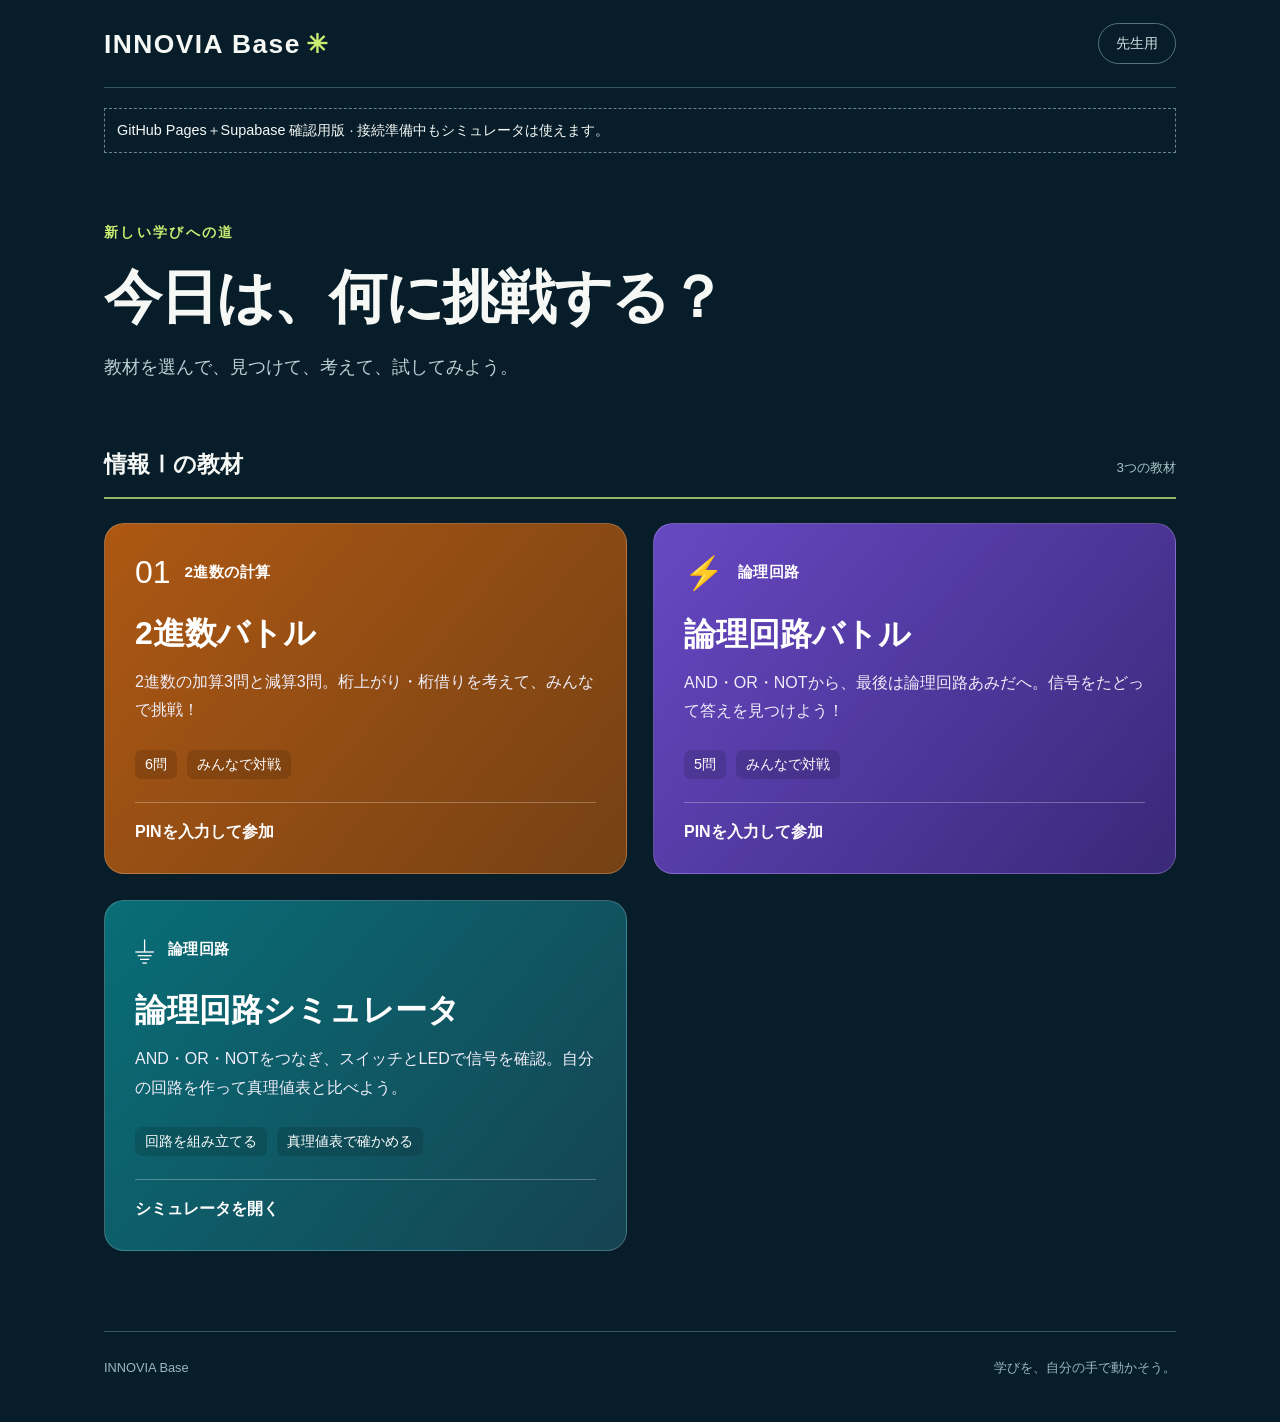
==== index.html @ d2015059 "Publish verified INNOVIA classroom frontend" ====
<!doctype html><html lang="ja"><head><meta charset="utf-8"><meta name="viewport" content="width=device-width,initial-scale=1"><title>教材一覧｜INNOVIA Base 確認用</title><link rel="icon" href="favicon.svg"><link rel="stylesheet" href="assets/site.css"></head><body><main class="shell"><header class="topbar"><a class="brand" href="">INNOVIA Base<span class="brand-mark">✳</span></a><a class="teacher-link" href="teacher/">先生用</a></header><p class="trial-note">GitHub Pages＋Supabase 確認用版 · 接続準備中もシミュレータは使えます。</p><section class="catalog-intro"><span class="eyebrow">新しい学びへの道</span><h1>今日は、何に挑戦する？</h1><p>教材を選んで、見つけて、考えて、試してみよう。</p></section><section class="catalog" aria-label="教材一覧"><div class="section-head"><h2>情報Ⅰの教材</h2><span id="material-count">3つの教材</span></div><div class="learning-grid"><a class="learning-tile tile-binary" href="battle/?course=binary"><div class="tile-head"><span class="tile-icon" aria-hidden="true">01</span><span class="tile-category">2進数の計算</span></div><h3>2進数バトル</h3><p>2進数の加算3問と減算3問。桁上がり・桁借りを考えて、みんなで挑戦！</p><div class="tile-meta"><span>6問</span><span>みんなで対戦</span></div><span class="tile-action">PINを入力して参加</span></a><a class="learning-tile tile-battle" href="battle/?course=logic"><div class="tile-head"><span class="tile-icon" aria-hidden="true">⚡</span><span class="tile-category">論理回路</span></div><h3>論理回路バトル</h3><p>AND・OR・NOTから、最後は論理回路あみだへ。信号をたどって答えを見つけよう！</p><div class="tile-meta"><span>5問</span><span>みんなで対戦</span></div><span class="tile-action">PINを入力して参加</span></a><a class="learning-tile tile-simulator" href="logic-circuit/"><div class="tile-head"><span class="tile-icon" aria-hidden="true">⏚</span><span class="tile-category">論理回路</span></div><h3>論理回路シミュレータ</h3><p>AND・OR・NOTをつなぎ、スイッチとLEDで信号を確認。自分の回路を作って真理値表と比べよう。</p><div class="tile-meta"><span>回路を組み立てる</span><span>真理値表で確かめる</span></div><span class="tile-action">シミュレータを開く</span></a><a id="network-tile" hidden class="learning-tile tile-network" href="network/"><div class="tile-head"><span class="tile-icon" aria-hidden="true">🌐</span><span class="tile-category">ネットワーク</span></div><h3>ネットにつながらない！<br/>原因を探せ</h3><p>相談の手がかりを読み、どこで通信が止まっているか推理しよう。</p><div class="tile-meta"><span>3問</span><span>ひとりで考える</span></div><span class="tile-action">教材を開く</span></a></div></section><footer>INNOVIA Base <span>学びを、自分の手で動かそう。</span></footer></main><script src="config.js"></script><script src="assets/client.js"></script><script src="assets/home.js"></script></body></html>
---- assets/site.css ----
:root{--background:#071d29;--foreground:#f5f8f5;--card:#113341;--card-foreground:#f5f8f5;--popover:#113341;--popover-foreground:#f5f8f5;--primary:#c9ec71;--primary-foreground:#071d29;--secondary:#173946;--secondary-foreground:#f5f8f5;--muted:#173946;--muted-foreground:#bad0d3;--accent:#1c4853;--accent-foreground:#f5f8f5;--destructive:#ff7474;--border:#476473;--input:#476473;--ring:#c9ec71;--radius:.7rem}

*{box-sizing:border-box}html{font-size:16px}body{margin:0;background:#071d29;color:#f5f8f5;font-family:var(--font-sans)}a{color:inherit;text-decoration:none}button,input{font:inherit}button{cursor:pointer}.shell{min-height:100vh;max-width:1200px;margin:auto;padding:0 clamp(20px,5vw,72px)}.topbar{height:88px;display:flex;align-items:center;justify-content:space-between;border-bottom:1px solid #355665}.brand{font-family:Arial,sans-serif;font-size:1.65rem;font-weight:900;letter-spacing:.055em}.brand-mark{color:#c9ec71;margin-left:5px}.teacher-link{font-size:.9rem;color:#d0e1e2;border:1px solid #55727d;padding:10px 17px;border-radius:100px}.teacher-link:hover,.teacher-link:focus-visible{border-color:#c9ec71;color:#c9ec71}.intro{padding:clamp(48px,7vw,92px) 0 54px;border-bottom:1px solid #355665}.eyebrow{font-size:.85rem;letter-spacing:.17em;color:#c9ec71;font-weight:700}.intro h1{font-size:clamp(2.75rem,7vw,5.75rem);letter-spacing:-.055em;line-height:1.19;margin:20px 0;font-weight:800}.intro em{color:#c9ec71;font-style:normal}.intro p{color:#c5d7d9;font-size:1.05rem;line-height:1.7}.catalog{padding:43px 0 80px}.section-head{display:flex;align-items:baseline;justify-content:space-between;margin-bottom:24px}.section-head h2{font-size:1.45rem;margin:0}.section-head span{color:#a8c2c7;font-size:.84rem}.lesson-card{display:grid;grid-template-columns:minmax(260px,.9fr) 1fr;overflow:hidden;border:1px solid #52707b;border-radius:20px;background:#113341;transition:transform .2s,border-color .2s}.lesson-card:hover,.lesson-card:focus-visible{transform:translateY(-3px);border-color:#c9ec71}.card-art{position:relative;min-height:310px;background:radial-gradient(circle at 35% 40%,#296a78,#0d3847 60%,#0a2b38);display:flex;align-items:center;justify-content:space-around;padding:20px;color:#d6f98a}.card-art svg{position:absolute;inset:0;width:100%;height:100%;opacity:.8}.node{position:relative;z-index:1;background:#092632;border:1px solid #b9df77;color:#eff8ce;border-radius:14px;padding:14px 10px;text-align:center;min-width:72px;font-weight:700;font-size:.85rem;box-shadow:0 0 34px #c9ec7130}.n2{transform:translateY(-45px)}.n3{transform:translateY(25px)}.card-copy{padding:clamp(25px,4vw,52px);display:flex;flex-direction:column;align-items:flex-start;justify-content:center}.tag{color:#c9ec71;font-size:.83rem;font-weight:700}.card-copy h3{font-size:clamp(1.45rem,3vw,2.25rem);line-height:1.4;margin:15px 0}.card-copy p{color:#c6d6d9;line-height:1.7;margin:0 0 28px}.card-action{background:#c9ec71;color:#082330;font-size:.95rem;font-weight:800;border-radius:8px;padding:13px 20px}.empty-card{border:1px solid #52707b;border-radius:18px;padding:42px;background:#113341;color:#c6d6d9}footer{border-top:1px solid #355665;display:flex;justify-content:space-between;padding:28px 0 45px;font-size:.8rem;color:#98b8bd}footer span{font-size:.8rem}.inner{max-width:860px;margin:0 auto;padding:46px 0 90px}.back{display:inline-block;color:#c9ec71;margin-bottom:30px}.inner h1{font-size:clamp(2rem,5vw,3.3rem);line-height:1.35;margin:8px 0 12px}.lead{color:#c8d9dc;line-height:1.8}.panel{margin-top:30px;background:#113341;border:1px solid #52707b;border-radius:18px;padding:clamp(20px,4vw,36px)}.button{background:#c9ec71;border:0;color:#092631;padding:12px 20px;border-radius:9px;font-weight:800}.button:disabled{opacity:.5;cursor:not-allowed}.ghost{border:1px solid #708b95;background:transparent;color:#f5f8f5;padding:11px 18px;border-radius:9px}.choice{display:block;width:100%;border:1px solid #66838e;border-radius:10px;background:#173b49;color:#f7faf5;padding:14px 17px;margin:10px 0;text-align:left;line-height:1.55}.choice:hover:not(:disabled),.choice:focus-visible{border-color:#c9ec71}.choice:disabled{cursor:default}.choice.correct{border-color:#c9ec71;background:#284944}.choice.wrong{border-color:#ff9b89;background:#593b3a}.feedback{padding:16px;margin:18px 0;border-left:3px solid #c9ec71;background:#203d46;line-height:1.75}.input-label{display:block;font-weight:700;margin:18px 0 9px}.input{width:100%;max-width:400px;background:#082632;border:1px solid #69848e;border-radius:9px;color:white;padding:13px 15px}.error{color:#ffb9a8}.small-note{color:#b7ced1;font-size:.9rem;line-height:1.7}.row{display:flex;align-items:center;justify-content:space-between;gap:20px;border-bottom:1px solid #3e606c;padding:16px 0}.row:last-child{border-bottom:0}.row strong{display:block}.row small{color:#bdd0d4}.status{color:#c9ec71;font-size:.85rem}.question-index{color:#c9ec71;font-weight:700;font-size:.85rem}.result-score{font-size:3rem;font-weight:800;color:#c9ec71;margin:10px 0}.actions{display:flex;gap:12px;flex-wrap:wrap;margin-top:25px}@media(max-width:680px){.topbar{height:72px}.intro{padding:50px 0 43px}.lesson-card{grid-template-columns:1fr}.card-art{min-height:200px}.card-copy{padding:28px}.catalog{padding-top:32px}.inner{padding-top:32px}.row{align-items:flex-start;flex-direction:column}.teacher-link{font-size:.83rem}}
.regional-map-plan{border-color:#6e8c58;background:linear-gradient(145deg,#123b42,#113341)}.plan-heading h2{font-size:clamp(1.5rem,3vw,2.15rem);margin:12px 0}.plan-heading{padding-bottom:10px}.plan-grid{display:grid;grid-template-columns:repeat(2,minmax(0,1fr));gap:18px;margin-top:22px}.plan-grid>div,.plan-block{border-top:1px solid #456a6d;padding-top:18px}.regional-map-plan h3{font-size:1rem;color:#c9ec71;margin:0 0 8px}.regional-map-plan p{color:#c8d9dc;line-height:1.75;margin:0}.plan-steps{list-style:none;padding:0;margin:4px 0 0;display:grid;gap:13px}.plan-steps li{display:grid;grid-template-columns:10rem 1fr;gap:12px;padding:12px 14px;border-radius:10px;background:#0d2c37}.plan-steps strong{color:#f5f8f5}.plan-steps span{color:#c8d9dc;line-height:1.65}.plan-block{margin-top:22px}@media(max-width:680px){.plan-grid{grid-template-columns:1fr}.plan-steps li{grid-template-columns:1fr;gap:4px}}

.catalog-intro{padding:56px 0 28px}.catalog-intro h1{font-size:clamp(2rem,4.5vw,3.7rem);letter-spacing:-.035em;line-height:1.3;margin:18px 0}.catalog-intro p{color:#bad0d3;font-size:1.1rem;line-height:1.7}.learning-grid{display:grid;grid-template-columns:repeat(2,minmax(0,1fr));gap:26px}.learning-tile{display:flex;flex-direction:column;padding:30px;border-radius:20px;min-height:335px;border:1px solid #ffffff30;transition:transform .18s,box-shadow .18s;color:white}.learning-tile:hover{transform:translateY(-4px);box-shadow:0 16px 40px #0003}.learning-tile:focus-visible{outline:3px solid #dcff7d;outline-offset:5px}.tile-battle{background:linear-gradient(130deg,#6748c3,#3a2878)}.tile-network{background:linear-gradient(130deg,#117985,#135068)}.tile-head{display:flex;align-items:center;gap:14px}.tile-icon{font-size:2rem}.tile-category{font-size:.95rem;letter-spacing:.03em;font-weight:700}.learning-tile h3{font-size:clamp(1.55rem,2.5vw,2rem);line-height:1.4;margin:20px 0 12px}.learning-tile p{font-size:1rem;line-height:1.8;color:#f0edf9;margin:0 0 24px}.tile-meta{display:flex;gap:10px;flex-wrap:wrap;margin-top:auto}.tile-meta span{font-size:.9rem;padding:5px 10px;border-radius:7px;background:#0002}.tile-action{margin-top:23px;font-weight:800;font-size:1rem;border-top:1px solid #ffffff45;padding-top:19px}.catalog{padding-top:20px}.section-head{border-bottom:2px solid #91b763;padding-bottom:17px}@media(max-width:680px){.learning-grid{grid-template-columns:1fr;gap:20px}.catalog-intro{padding-top:35px}.learning-tile{padding:24px;min-height:0}.brand{font-size:1.35rem}}@media(prefers-reduced-motion:reduce){.learning-tile{transition:none}.learning-tile:hover{transform:none}}

.tile-binary{background:linear-gradient(130deg,#ad5813,#754114)}

.tile-simulator{background:linear-gradient(130deg,#086e77,#164352)}

:root{--font-sans:"Hiragino Kaku Gothic ProN",Meiryo,sans-serif}[hidden]{display:none!important}.trial-note{padding:12px;border:1px dashed #69848e;margin-top:20px;font-size:.9rem}iframe{width:100%;height:calc(100vh - 70px);border:0}
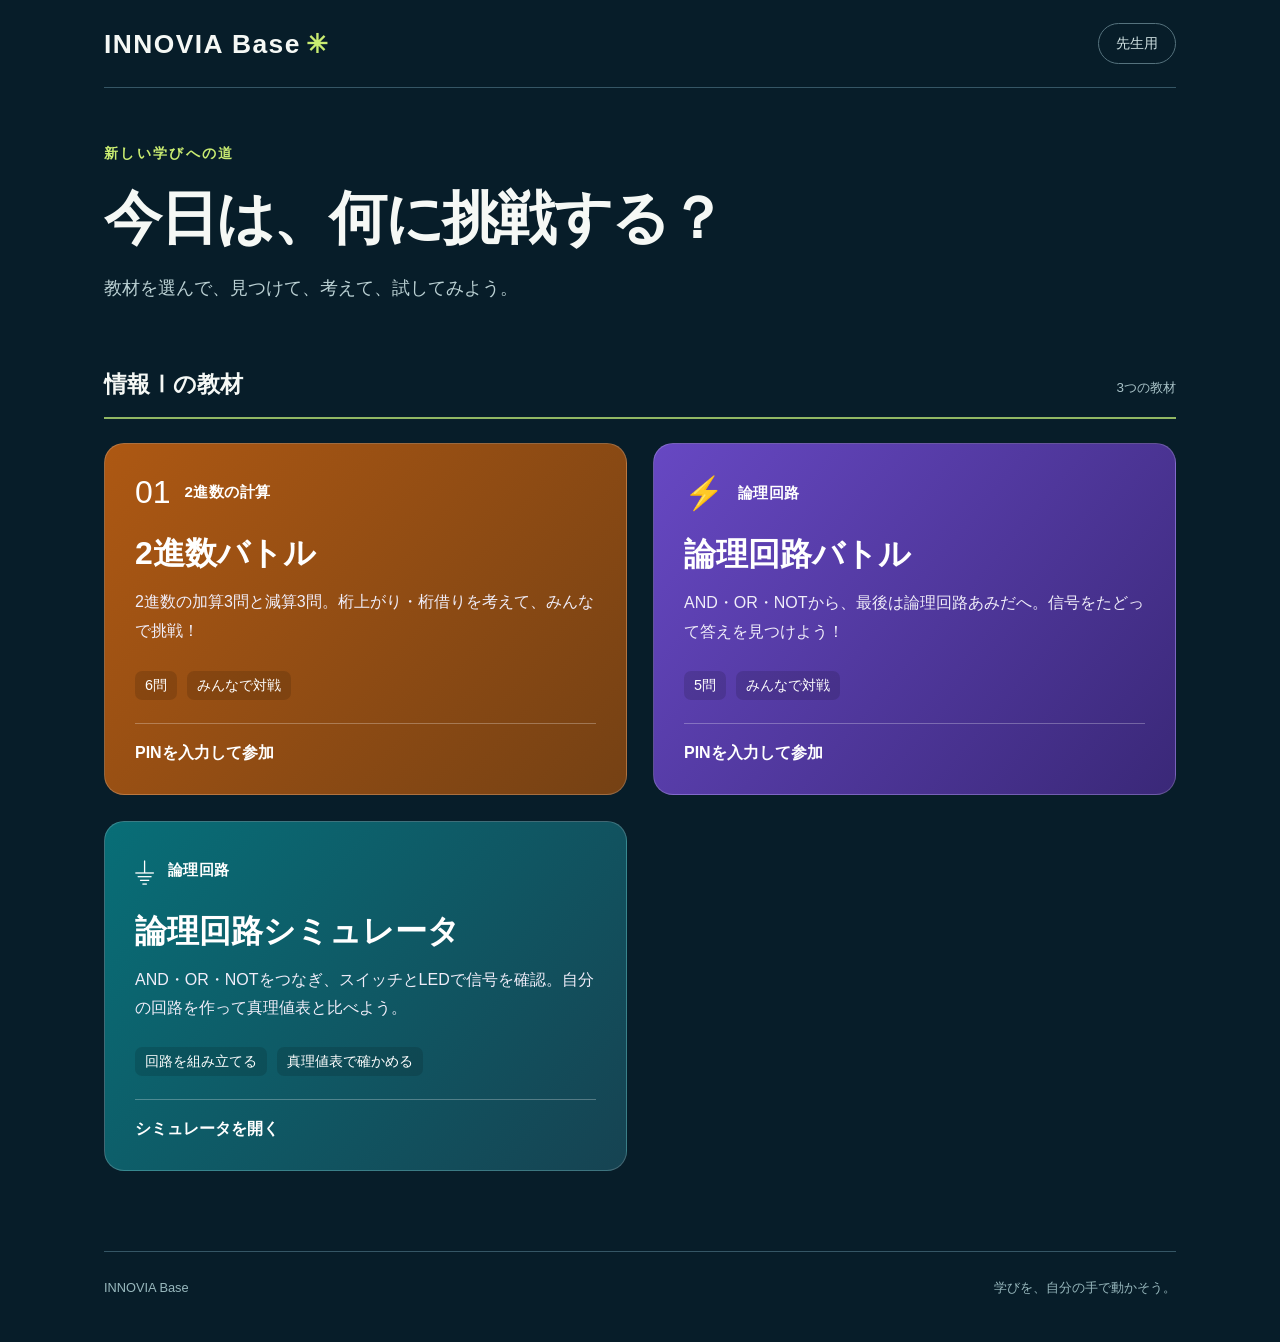
==== commit a3d43095: "Clarify classroom login and remove preparation labels" ====
--- a/index.html
+++ b/index.html
@@ -1 +1 @@
-<!doctype html><html lang="ja"><head><meta charset="utf-8"><meta name="viewport" content="width=device-width,initial-scale=1"><title>教材一覧｜INNOVIA Base 確認用</title><link rel="icon" href="favicon.svg"><link rel="stylesheet" href="assets/site.css"></head><body><main class="shell"><header class="topbar"><a class="brand" href="">INNOVIA Base<span class="brand-mark">✳</span></a><a class="teacher-link" href="teacher/">先生用</a></header><p class="trial-note">GitHub Pages＋Supabase 確認用版 · 接続準備中もシミュレータは使えます。</p><section class="catalog-intro"><span class="eyebrow">新しい学びへの道</span><h1>今日は、何に挑戦する？</h1><p>教材を選んで、見つけて、考えて、試してみよう。</p></section><section class="catalog" aria-label="教材一覧"><div class="section-head"><h2>情報Ⅰの教材</h2><span id="material-count">3つの教材</span></div><div class="learning-grid"><a class="learning-tile tile-binary" href="battle/?course=binary"><div class="tile-head"><span class="tile-icon" aria-hidden="true">01</span><span class="tile-category">2進数の計算</span></div><h3>2進数バトル</h3><p>2進数の加算3問と減算3問。桁上がり・桁借りを考えて、みんなで挑戦！</p><div class="tile-meta"><span>6問</span><span>みんなで対戦</span></div><span class="tile-action">PINを入力して参加</span></a><a class="learning-tile tile-battle" href="battle/?course=logic"><div class="tile-head"><span class="tile-icon" aria-hidden="true">⚡</span><span class="tile-category">論理回路</span></div><h3>論理回路バトル</h3><p>AND・OR・NOTから、最後は論理回路あみだへ。信号をたどって答えを見つけよう！</p><div class="tile-meta"><span>5問</span><span>みんなで対戦</span></div><span class="tile-action">PINを入力して参加</span></a><a class="learning-tile tile-simulator" href="logic-circuit/"><div class="tile-head"><span class="tile-icon" aria-hidden="true">⏚</span><span class="tile-category">論理回路</span></div><h3>論理回路シミュレータ</h3><p>AND・OR・NOTをつなぎ、スイッチとLEDで信号を確認。自分の回路を作って真理値表と比べよう。</p><div class="tile-meta"><span>回路を組み立てる</span><span>真理値表で確かめる</span></div><span class="tile-action">シミュレータを開く</span></a><a id="network-tile" hidden class="learning-tile tile-network" href="network/"><div class="tile-head"><span class="tile-icon" aria-hidden="true">🌐</span><span class="tile-category">ネットワーク</span></div><h3>ネットにつながらない！<br/>原因を探せ</h3><p>相談の手がかりを読み、どこで通信が止まっているか推理しよう。</p><div class="tile-meta"><span>3問</span><span>ひとりで考える</span></div><span class="tile-action">教材を開く</span></a></div></section><footer>INNOVIA Base <span>学びを、自分の手で動かそう。</span></footer></main><script src="config.js"></script><script src="assets/client.js"></script><script src="assets/home.js"></script></body></html>+<!doctype html><html lang="ja"><head><meta charset="utf-8"><meta name="viewport" content="width=device-width,initial-scale=1"><title>教材一覧｜INNOVIA Base</title><link rel="icon" href="favicon.svg"><link rel="stylesheet" href="assets/site.css"></head><body><main class="shell"><header class="topbar"><a class="brand" href="">INNOVIA Base<span class="brand-mark">✳</span></a><a class="teacher-link" href="teacher/">先生用</a></header><section class="catalog-intro"><span class="eyebrow">新しい学びへの道</span><h1>今日は、何に挑戦する？</h1><p>教材を選んで、見つけて、考えて、試してみよう。</p></section><section class="catalog" aria-label="教材一覧"><div class="section-head"><h2>情報Ⅰの教材</h2><span id="material-count">3つの教材</span></div><div class="learning-grid"><a class="learning-tile tile-binary" href="battle/?course=binary"><div class="tile-head"><span class="tile-icon" aria-hidden="true">01</span><span class="tile-category">2進数の計算</span></div><h3>2進数バトル</h3><p>2進数の加算3問と減算3問。桁上がり・桁借りを考えて、みんなで挑戦！</p><div class="tile-meta"><span>6問</span><span>みんなで対戦</span></div><span class="tile-action">PINを入力して参加</span></a><a class="learning-tile tile-battle" href="battle/?course=logic"><div class="tile-head"><span class="tile-icon" aria-hidden="true">⚡</span><span class="tile-category">論理回路</span></div><h3>論理回路バトル</h3><p>AND・OR・NOTから、最後は論理回路あみだへ。信号をたどって答えを見つけよう！</p><div class="tile-meta"><span>5問</span><span>みんなで対戦</span></div><span class="tile-action">PINを入力して参加</span></a><a class="learning-tile tile-simulator" href="logic-circuit/"><div class="tile-head"><span class="tile-icon" aria-hidden="true">⏚</span><span class="tile-category">論理回路</span></div><h3>論理回路シミュレータ</h3><p>AND・OR・NOTをつなぎ、スイッチとLEDで信号を確認。自分の回路を作って真理値表と比べよう。</p><div class="tile-meta"><span>回路を組み立てる</span><span>真理値表で確かめる</span></div><span class="tile-action">シミュレータを開く</span></a><a id="network-tile" hidden class="learning-tile tile-network" href="network/"><div class="tile-head"><span class="tile-icon" aria-hidden="true">🌐</span><span class="tile-category">ネットワーク</span></div><h3>ネットにつながらない！<br/>原因を探せ</h3><p>相談の手がかりを読み、どこで通信が止まっているか推理しよう。</p><div class="tile-meta"><span>3問</span><span>ひとりで考える</span></div><span class="tile-action">教材を開く</span></a></div></section><footer>INNOVIA Base <span>学びを、自分の手で動かそう。</span></footer></main><script src="config.js"></script><script src="assets/client.js"></script><script src="assets/home.js"></script></body></html>
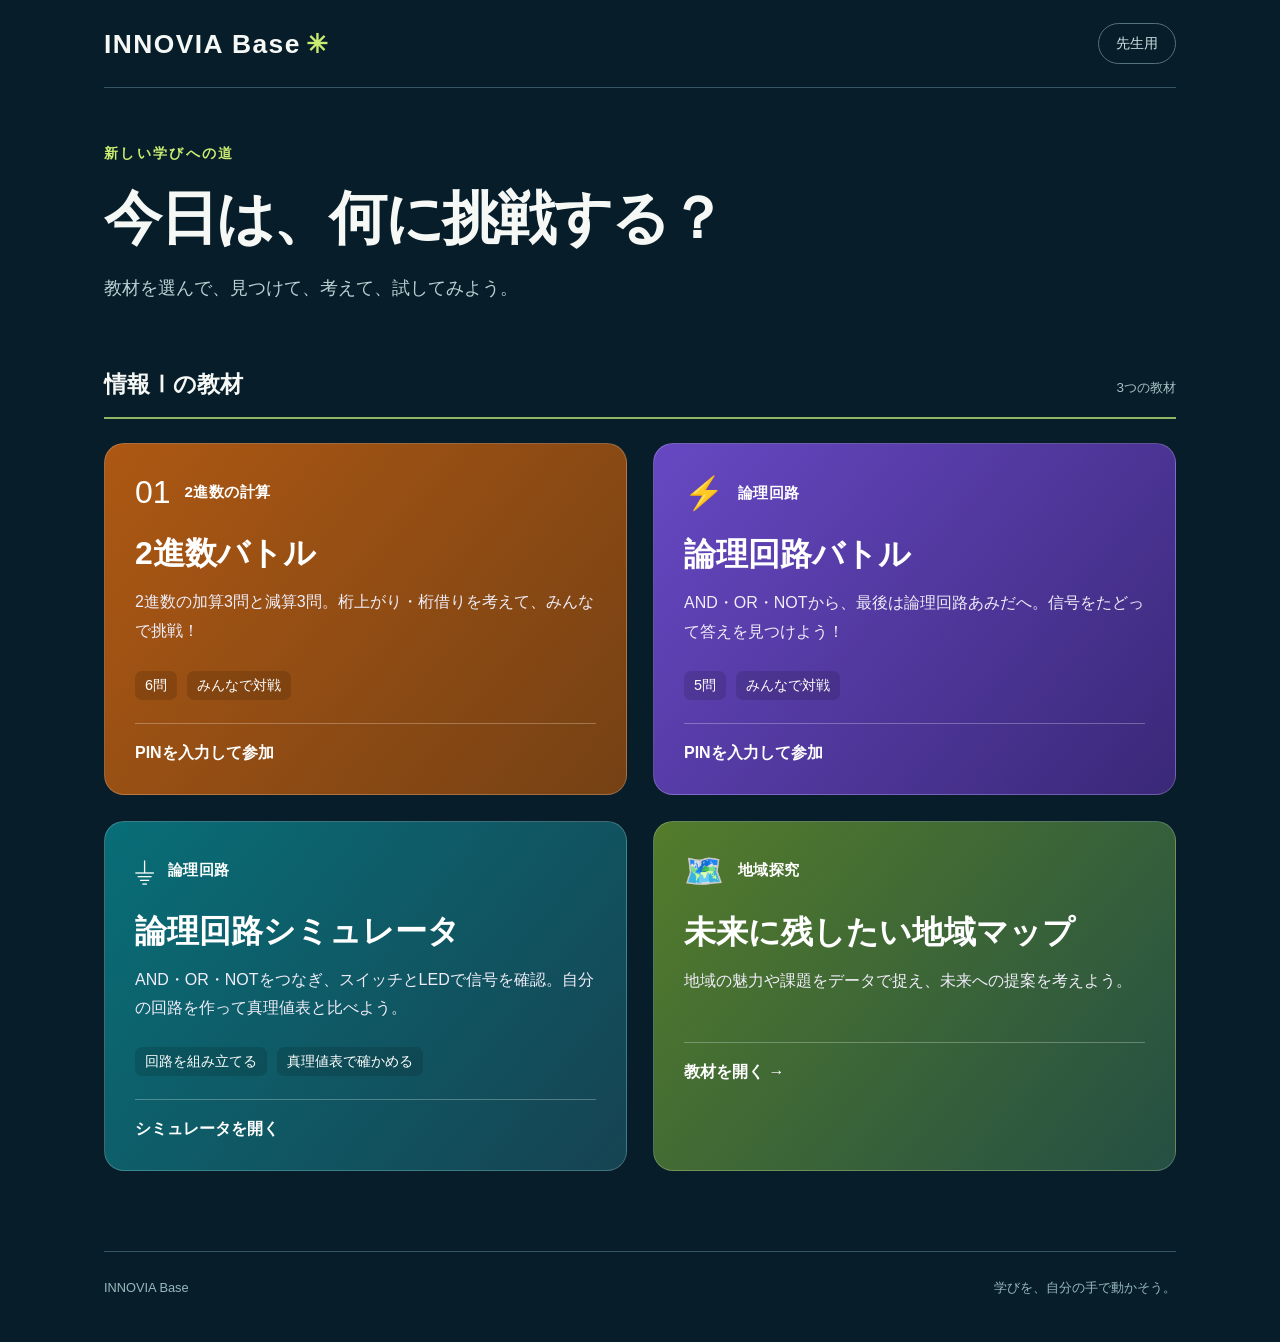
==== commit b95e6884: "Add separate catalogue settings and teacher prototype workflow" ====
--- a/index.html
+++ b/index.html
@@ -1 +1 @@
-<!doctype html><html lang="ja"><head><meta charset="utf-8"><meta name="viewport" content="width=device-width,initial-scale=1"><title>教材一覧｜INNOVIA Base</title><link rel="icon" href="favicon.svg"><link rel="stylesheet" href="assets/site.css"></head><body><main class="shell"><header class="topbar"><a class="brand" href="">INNOVIA Base<span class="brand-mark">✳</span></a><a class="teacher-link" href="teacher/">先生用</a></header><section class="catalog-intro"><span class="eyebrow">新しい学びへの道</span><h1>今日は、何に挑戦する？</h1><p>教材を選んで、見つけて、考えて、試してみよう。</p></section><section class="catalog" aria-label="教材一覧"><div class="section-head"><h2>情報Ⅰの教材</h2><span id="material-count">3つの教材</span></div><div class="learning-grid"><a class="learning-tile tile-binary" href="battle/?course=binary"><div class="tile-head"><span class="tile-icon" aria-hidden="true">01</span><span class="tile-category">2進数の計算</span></div><h3>2進数バトル</h3><p>2進数の加算3問と減算3問。桁上がり・桁借りを考えて、みんなで挑戦！</p><div class="tile-meta"><span>6問</span><span>みんなで対戦</span></div><span class="tile-action">PINを入力して参加</span></a><a class="learning-tile tile-battle" href="battle/?course=logic"><div class="tile-head"><span class="tile-icon" aria-hidden="true">⚡</span><span class="tile-category">論理回路</span></div><h3>論理回路バトル</h3><p>AND・OR・NOTから、最後は論理回路あみだへ。信号をたどって答えを見つけよう！</p><div class="tile-meta"><span>5問</span><span>みんなで対戦</span></div><span class="tile-action">PINを入力して参加</span></a><a class="learning-tile tile-simulator" href="logic-circuit/"><div class="tile-head"><span class="tile-icon" aria-hidden="true">⏚</span><span class="tile-category">論理回路</span></div><h3>論理回路シミュレータ</h3><p>AND・OR・NOTをつなぎ、スイッチとLEDで信号を確認。自分の回路を作って真理値表と比べよう。</p><div class="tile-meta"><span>回路を組み立てる</span><span>真理値表で確かめる</span></div><span class="tile-action">シミュレータを開く</span></a><a id="network-tile" hidden class="learning-tile tile-network" href="network/"><div class="tile-head"><span class="tile-icon" aria-hidden="true">🌐</span><span class="tile-category">ネットワーク</span></div><h3>ネットにつながらない！<br/>原因を探せ</h3><p>相談の手がかりを読み、どこで通信が止まっているか推理しよう。</p><div class="tile-meta"><span>3問</span><span>ひとりで考える</span></div><span class="tile-action">教材を開く</span></a></div></section><footer>INNOVIA Base <span>学びを、自分の手で動かそう。</span></footer></main><script src="config.js"></script><script src="assets/client.js"></script><script src="assets/home.js"></script></body></html>+<!doctype html><html lang="ja"><head><meta charset="utf-8"><meta name="viewport" content="width=device-width,initial-scale=1"><title>教材一覧｜INNOVIA Base</title><link rel="icon" href="favicon.svg"><link rel="stylesheet" href="assets/site.css"></head><body><main class="shell"><header class="topbar"><a class="brand" href="">INNOVIA Base<span class="brand-mark">✳</span></a><a class="teacher-link" href="teacher/">先生用</a></header><section class="catalog-intro"><span class="eyebrow">新しい学びへの道</span><h1>今日は、何に挑戦する？</h1><p>教材を選んで、見つけて、考えて、試してみよう。</p></section><section class="catalog" aria-label="教材一覧"><div class="section-head"><h2>情報Ⅰの教材</h2><span id="material-count">3つの教材</span></div><div class="learning-grid"><a class="learning-tile tile-binary" href="battle/?course=binary"><div class="tile-head"><span class="tile-icon" aria-hidden="true">01</span><span class="tile-category">2進数の計算</span></div><h3>2進数バトル</h3><p>2進数の加算3問と減算3問。桁上がり・桁借りを考えて、みんなで挑戦！</p><div class="tile-meta"><span>6問</span><span>みんなで対戦</span></div><span class="tile-action">PINを入力して参加</span></a><a class="learning-tile tile-battle" href="battle/?course=logic"><div class="tile-head"><span class="tile-icon" aria-hidden="true">⚡</span><span class="tile-category">論理回路</span></div><h3>論理回路バトル</h3><p>AND・OR・NOTから、最後は論理回路あみだへ。信号をたどって答えを見つけよう！</p><div class="tile-meta"><span>5問</span><span>みんなで対戦</span></div><span class="tile-action">PINを入力して参加</span></a><a class="learning-tile tile-simulator" href="logic-circuit/"><div class="tile-head"><span class="tile-icon" aria-hidden="true">⏚</span><span class="tile-category">論理回路</span></div><h3>論理回路シミュレータ</h3><p>AND・OR・NOTをつなぎ、スイッチとLEDで信号を確認。自分の回路を作って真理値表と比べよう。</p><div class="tile-meta"><span>回路を組み立てる</span><span>真理値表で確かめる</span></div><span class="tile-action">シミュレータを開く</span></a><a id="network-tile" hidden class="learning-tile tile-network" href="network/"><div class="tile-head"><span class="tile-icon" aria-hidden="true">🌐</span><span class="tile-category">ネットワーク</span></div><h3>ネットにつながらない！<br/>原因を探せ</h3><p>相談の手がかりを読み、どこで通信が止まっているか推理しよう。</p><div class="tile-meta"><span>3問</span><span>ひとりで考える</span></div><span class="tile-action">教材を開く</span></a><a class="learning-tile tile-region" href="region-map/"><div class="tile-head"><span class="tile-icon">🗺️</span><span class="tile-category">地域探究</span></div><h3>未来に残したい地域マップ</h3><p>地域の魅力や課題をデータで捉え、未来への提案を考えよう。</p><span class="tile-action">教材を開く →</span></a></div></section><footer>INNOVIA Base <span>学びを、自分の手で動かそう。</span></footer></main><script src="config.js"></script><script src="assets/client.js"></script><script src="assets/catalog-shared.js"></script><script src="assets/home.js"></script></body></html>
--- a/assets/site.css
+++ b/assets/site.css
@@ -9,4 +9,32 @@
 
 .tile-simulator{background:linear-gradient(130deg,#086e77,#164352)}
 
-:root{--font-sans:"Hiragino Kaku Gothic ProN",Meiryo,sans-serif}[hidden]{display:none!important}.trial-note{padding:12px;border:1px dashed #69848e;margin-top:20px;font-size:.9rem}iframe{width:100%;height:calc(100vh - 70px);border:0}+:root{--font-sans:"Hiragino Kaku Gothic ProN",Meiryo,sans-serif}[hidden]{display:none!important}.trial-note{padding:12px;border:1px dashed #69848e;margin-top:20px;font-size:.9rem}iframe{width:100%;height:calc(100vh - 70px);border:0}
+.password-field{display:flex;align-items:stretch;gap:8px;width:100%;max-width:400px}
+.password-field .input{flex:1;min-width:0;max-width:none}
+.password-visibility{flex:none;min-width:76px;border:1px solid #708b95;border-radius:9px;background:#173946;color:#f5f8f5;padding:10px 12px;font-weight:700}
+.password-visibility:hover{border-color:#c9ec71;color:#c9ec71}
+.password-visibility:focus-visible{outline:3px solid #c9ec71;outline-offset:3px}
+
+.catalog-order-list{list-style:none;margin:20px 0 0;padding:0;display:grid;gap:10px}
+.catalog-order-row{display:flex;align-items:center;justify-content:space-between;gap:12px;padding:14px;border:1px solid #52707b;border-radius:10px;background:#082632}
+.catalog-order-title{display:flex;align-items:center;gap:10px;min-width:0;line-height:1.55}
+.catalog-order-number{color:#c9ec71;font-weight:800;flex:none}
+.catalog-order-buttons{display:flex;gap:6px;flex:none}
+.catalog-order-buttons button{min-height:44px;padding:8px 12px;white-space:nowrap}
+.catalog-order-buttons button:disabled{opacity:.4;cursor:default}
+.catalog-order-buttons button:focus-visible{outline:3px solid #c9ec71;outline-offset:2px}
+.catalog-order-title:focus{outline:2px solid #c9ec71;outline-offset:4px}
+.catalog-order-unpublished{display:block;font-size:.8rem;color:#b7ced1;font-weight:400}
+@media(max-width:480px){.catalog-order-row{align-items:flex-start;flex-direction:column}.catalog-order-buttons{align-self:flex-end}}
+
+.portal-nav{display:flex;gap:12px;flex-wrap:wrap;margin:24px 0}.portal-nav a{display:inline-block}
+.teacher-materials{display:grid;gap:20px}.teacher-materials .panel{margin:0}.teacher-materials h2{margin-top:0}
+.tile-region{background:linear-gradient(130deg,#547c2b,#244f43)}.tile-practice{background:linear-gradient(130deg,#346cac,#233f74)}
+.prototype-notice{border:1px solid #d4bb6e;border-radius:12px;padding:18px;background:#4a3d24;margin-bottom:24px;line-height:1.7}
+.prototype-tools{display:grid;grid-template-columns:repeat(2,minmax(0,1fr));gap:20px}.prototype-entry{border:1px solid #52707b;border-radius:18px;padding:14px;background:#113341}
+.prototype-entry .learning-tile{min-height:280px}.prototype-entry .actions{margin-top:14px}.prototype-entry label{display:block;margin-top:14px;line-height:1.7}
+.prototype-form .input{max-width:none}.prototype-form textarea{min-height:90px;resize:vertical;font:inherit}.prototype-form select{font:inherit}
+.practice-question{padding:18px;border:1px solid #52707b;border-radius:12px;margin:18px 0;background:#082632}.practice-question h3{margin-top:0}
+.inline-message{min-height:1.6em;line-height:1.6}.practice-progress{color:#c9ec71;font-weight:700}
+@media(max-width:680px){.prototype-tools{grid-template-columns:1fr}.portal-nav{gap:8px}}
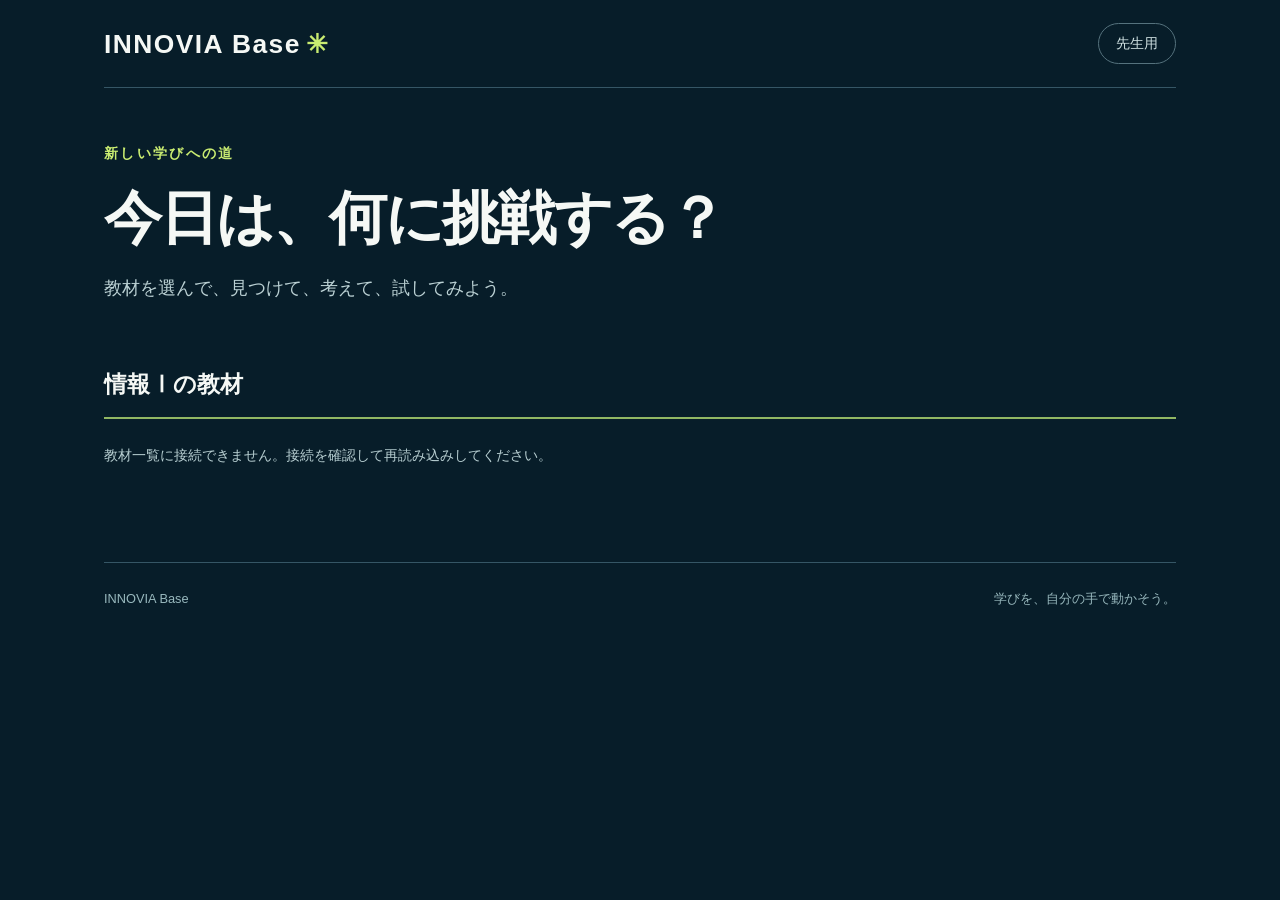
==== commit 6bc83cb6: "Prevent hidden student tiles flashing before catalog loads" ====
--- a/index.html
+++ b/index.html
@@ -1 +1 @@
-<!doctype html><html lang="ja"><head><meta charset="utf-8"><meta name="viewport" content="width=device-width,initial-scale=1"><title>教材一覧｜INNOVIA Base</title><link rel="icon" href="favicon.svg"><link rel="stylesheet" href="assets/site.css"></head><body><main class="shell"><header class="topbar"><a class="brand" href="">INNOVIA Base<span class="brand-mark">✳</span></a><a class="teacher-link" href="teacher/">先生用</a></header><section class="catalog-intro"><span class="eyebrow">新しい学びへの道</span><h1>今日は、何に挑戦する？</h1><p>教材を選んで、見つけて、考えて、試してみよう。</p></section><section class="catalog" aria-label="教材一覧"><div class="section-head"><h2>情報Ⅰの教材</h2><span id="material-count">3つの教材</span></div><div class="learning-grid"><a class="learning-tile tile-binary" href="battle/?course=binary"><div class="tile-head"><span class="tile-icon" aria-hidden="true">01</span><span class="tile-category">2進数の計算</span></div><h3>2進数バトル</h3><p>2進数の加算3問と減算3問。桁上がり・桁借りを考えて、みんなで挑戦！</p><div class="tile-meta"><span>6問</span><span>みんなで対戦</span></div><span class="tile-action">PINを入力して参加</span></a><a class="learning-tile tile-battle" href="battle/?course=logic"><div class="tile-head"><span class="tile-icon" aria-hidden="true">⚡</span><span class="tile-category">論理回路</span></div><h3>論理回路バトル</h3><p>AND・OR・NOTから、最後は論理回路あみだへ。信号をたどって答えを見つけよう！</p><div class="tile-meta"><span>5問</span><span>みんなで対戦</span></div><span class="tile-action">PINを入力して参加</span></a><a class="learning-tile tile-simulator" href="logic-circuit/"><div class="tile-head"><span class="tile-icon" aria-hidden="true">⏚</span><span class="tile-category">論理回路</span></div><h3>論理回路シミュレータ</h3><p>AND・OR・NOTをつなぎ、スイッチとLEDで信号を確認。自分の回路を作って真理値表と比べよう。</p><div class="tile-meta"><span>回路を組み立てる</span><span>真理値表で確かめる</span></div><span class="tile-action">シミュレータを開く</span></a><a id="network-tile" hidden class="learning-tile tile-network" href="network/"><div class="tile-head"><span class="tile-icon" aria-hidden="true">🌐</span><span class="tile-category">ネットワーク</span></div><h3>ネットにつながらない！<br/>原因を探せ</h3><p>相談の手がかりを読み、どこで通信が止まっているか推理しよう。</p><div class="tile-meta"><span>3問</span><span>ひとりで考える</span></div><span class="tile-action">教材を開く</span></a><a class="learning-tile tile-region" href="region-map/"><div class="tile-head"><span class="tile-icon">🗺️</span><span class="tile-category">地域探究</span></div><h3>未来に残したい地域マップ</h3><p>地域の魅力や課題をデータで捉え、未来への提案を考えよう。</p><span class="tile-action">教材を開く →</span></a></div></section><footer>INNOVIA Base <span>学びを、自分の手で動かそう。</span></footer></main><script src="config.js"></script><script src="assets/client.js"></script><script src="assets/catalog-shared.js"></script><script src="assets/home.js"></script></body></html>+<!doctype html><html lang="ja"><head><meta charset="utf-8"><meta name="viewport" content="width=device-width,initial-scale=1"><title>教材一覧｜INNOVIA Base</title><link rel="icon" href="favicon.svg"><link rel="stylesheet" href="assets/site.css"></head><body><main class="shell"><header class="topbar"><a class="brand" href="">INNOVIA Base<span class="brand-mark">✳</span></a><a class="teacher-link" href="teacher/">先生用</a></header><section class="catalog-intro"><span class="eyebrow">新しい学びへの道</span><h1>今日は、何に挑戦する？</h1><p>教材を選んで、見つけて、考えて、試してみよう。</p></section><section class="catalog" aria-label="教材一覧"><div class="section-head"><h2>情報Ⅰの教材</h2><span id="material-count"></span></div><p id="catalog-status" class="small-note" role="status">教材の公開状態を確認しています…</p><div class="learning-grid" hidden></div></section><footer>INNOVIA Base <span>学びを、自分の手で動かそう。</span></footer></main><script src="config.js"></script><script src="assets/client.js"></script><script src="assets/catalog-shared.js"></script><script src="assets/home.js"></script></body></html>
--- a/assets/site.css
+++ b/assets/site.css
@@ -1,32 +1,37 @@
-:root{--background:#071d29;--foreground:#f5f8f5;--card:#113341;--card-foreground:#f5f8f5;--popover:#113341;--popover-foreground:#f5f8f5;--primary:#c9ec71;--primary-foreground:#071d29;--secondary:#173946;--secondary-foreground:#f5f8f5;--muted:#173946;--muted-foreground:#bad0d3;--accent:#1c4853;--accent-foreground:#f5f8f5;--destructive:#ff7474;--border:#476473;--input:#476473;--ring:#c9ec71;--radius:.7rem}
-
-*{box-sizing:border-box}html{font-size:16px}body{margin:0;background:#071d29;color:#f5f8f5;font-family:var(--font-sans)}a{color:inherit;text-decoration:none}button,input{font:inherit}button{cursor:pointer}.shell{min-height:100vh;max-width:1200px;margin:auto;padding:0 clamp(20px,5vw,72px)}.topbar{height:88px;display:flex;align-items:center;justify-content:space-between;border-bottom:1px solid #355665}.brand{font-family:Arial,sans-serif;font-size:1.65rem;font-weight:900;letter-spacing:.055em}.brand-mark{color:#c9ec71;margin-left:5px}.teacher-link{font-size:.9rem;color:#d0e1e2;border:1px solid #55727d;padding:10px 17px;border-radius:100px}.teacher-link:hover,.teacher-link:focus-visible{border-color:#c9ec71;color:#c9ec71}.intro{padding:clamp(48px,7vw,92px) 0 54px;border-bottom:1px solid #355665}.eyebrow{font-size:.85rem;letter-spacing:.17em;color:#c9ec71;font-weight:700}.intro h1{font-size:clamp(2.75rem,7vw,5.75rem);letter-spacing:-.055em;line-height:1.19;margin:20px 0;font-weight:800}.intro em{color:#c9ec71;font-style:normal}.intro p{color:#c5d7d9;font-size:1.05rem;line-height:1.7}.catalog{padding:43px 0 80px}.section-head{display:flex;align-items:baseline;justify-content:space-between;margin-bottom:24px}.section-head h2{font-size:1.45rem;margin:0}.section-head span{color:#a8c2c7;font-size:.84rem}.lesson-card{display:grid;grid-template-columns:minmax(260px,.9fr) 1fr;overflow:hidden;border:1px solid #52707b;border-radius:20px;background:#113341;transition:transform .2s,border-color .2s}.lesson-card:hover,.lesson-card:focus-visible{transform:translateY(-3px);border-color:#c9ec71}.card-art{position:relative;min-height:310px;background:radial-gradient(circle at 35% 40%,#296a78,#0d3847 60%,#0a2b38);display:flex;align-items:center;justify-content:space-around;padding:20px;color:#d6f98a}.card-art svg{position:absolute;inset:0;width:100%;height:100%;opacity:.8}.node{position:relative;z-index:1;background:#092632;border:1px solid #b9df77;color:#eff8ce;border-radius:14px;padding:14px 10px;text-align:center;min-width:72px;font-weight:700;font-size:.85rem;box-shadow:0 0 34px #c9ec7130}.n2{transform:translateY(-45px)}.n3{transform:translateY(25px)}.card-copy{padding:clamp(25px,4vw,52px);display:flex;flex-direction:column;align-items:flex-start;justify-content:center}.tag{color:#c9ec71;font-size:.83rem;font-weight:700}.card-copy h3{font-size:clamp(1.45rem,3vw,2.25rem);line-height:1.4;margin:15px 0}.card-copy p{color:#c6d6d9;line-height:1.7;margin:0 0 28px}.card-action{background:#c9ec71;color:#082330;font-size:.95rem;font-weight:800;border-radius:8px;padding:13px 20px}.empty-card{border:1px solid #52707b;border-radius:18px;padding:42px;background:#113341;color:#c6d6d9}footer{border-top:1px solid #355665;display:flex;justify-content:space-between;padding:28px 0 45px;font-size:.8rem;color:#98b8bd}footer span{font-size:.8rem}.inner{max-width:860px;margin:0 auto;padding:46px 0 90px}.back{display:inline-block;color:#c9ec71;margin-bottom:30px}.inner h1{font-size:clamp(2rem,5vw,3.3rem);line-height:1.35;margin:8px 0 12px}.lead{color:#c8d9dc;line-height:1.8}.panel{margin-top:30px;background:#113341;border:1px solid #52707b;border-radius:18px;padding:clamp(20px,4vw,36px)}.button{background:#c9ec71;border:0;color:#092631;padding:12px 20px;border-radius:9px;font-weight:800}.button:disabled{opacity:.5;cursor:not-allowed}.ghost{border:1px solid #708b95;background:transparent;color:#f5f8f5;padding:11px 18px;border-radius:9px}.choice{display:block;width:100%;border:1px solid #66838e;border-radius:10px;background:#173b49;color:#f7faf5;padding:14px 17px;margin:10px 0;text-align:left;line-height:1.55}.choice:hover:not(:disabled),.choice:focus-visible{border-color:#c9ec71}.choice:disabled{cursor:default}.choice.correct{border-color:#c9ec71;background:#284944}.choice.wrong{border-color:#ff9b89;background:#593b3a}.feedback{padding:16px;margin:18px 0;border-left:3px solid #c9ec71;background:#203d46;line-height:1.75}.input-label{display:block;font-weight:700;margin:18px 0 9px}.input{width:100%;max-width:400px;background:#082632;border:1px solid #69848e;border-radius:9px;color:white;padding:13px 15px}.error{color:#ffb9a8}.small-note{color:#b7ced1;font-size:.9rem;line-height:1.7}.row{display:flex;align-items:center;justify-content:space-between;gap:20px;border-bottom:1px solid #3e606c;padding:16px 0}.row:last-child{border-bottom:0}.row strong{display:block}.row small{color:#bdd0d4}.status{color:#c9ec71;font-size:.85rem}.question-index{color:#c9ec71;font-weight:700;font-size:.85rem}.result-score{font-size:3rem;font-weight:800;color:#c9ec71;margin:10px 0}.actions{display:flex;gap:12px;flex-wrap:wrap;margin-top:25px}@media(max-width:680px){.topbar{height:72px}.intro{padding:50px 0 43px}.lesson-card{grid-template-columns:1fr}.card-art{min-height:200px}.card-copy{padding:28px}.catalog{padding-top:32px}.inner{padding-top:32px}.row{align-items:flex-start;flex-direction:column}.teacher-link{font-size:.83rem}}
-.regional-map-plan{border-color:#6e8c58;background:linear-gradient(145deg,#123b42,#113341)}.plan-heading h2{font-size:clamp(1.5rem,3vw,2.15rem);margin:12px 0}.plan-heading{padding-bottom:10px}.plan-grid{display:grid;grid-template-columns:repeat(2,minmax(0,1fr));gap:18px;margin-top:22px}.plan-grid>div,.plan-block{border-top:1px solid #456a6d;padding-top:18px}.regional-map-plan h3{font-size:1rem;color:#c9ec71;margin:0 0 8px}.regional-map-plan p{color:#c8d9dc;line-height:1.75;margin:0}.plan-steps{list-style:none;padding:0;margin:4px 0 0;display:grid;gap:13px}.plan-steps li{display:grid;grid-template-columns:10rem 1fr;gap:12px;padding:12px 14px;border-radius:10px;background:#0d2c37}.plan-steps strong{color:#f5f8f5}.plan-steps span{color:#c8d9dc;line-height:1.65}.plan-block{margin-top:22px}@media(max-width:680px){.plan-grid{grid-template-columns:1fr}.plan-steps li{grid-template-columns:1fr;gap:4px}}
+:root{--background:#071d29;--foreground:#f5f8f5;--card:#113341;--card-foreground:#f5f8f5;--popover:#113341;--popover-foreground:#f5f8f5;--primary:#c9ec71;--primary-foreground:#071d29;--secondary:#173946;--secondary-foreground:#f5f8f5;--muted:#173946;--muted-foreground:#bad0d3;--accent:#1c4853;--accent-foreground:#f5f8f5;--destructive:#ff7474;--border:#476473;--input:#476473;--ring:#c9ec71;--radius:.7rem}
 
-.catalog-intro{padding:56px 0 28px}.catalog-intro h1{font-size:clamp(2rem,4.5vw,3.7rem);letter-spacing:-.035em;line-height:1.3;margin:18px 0}.catalog-intro p{color:#bad0d3;font-size:1.1rem;line-height:1.7}.learning-grid{display:grid;grid-template-columns:repeat(2,minmax(0,1fr));gap:26px}.learning-tile{display:flex;flex-direction:column;padding:30px;border-radius:20px;min-height:335px;border:1px solid #ffffff30;transition:transform .18s,box-shadow .18s;color:white}.learning-tile:hover{transform:translateY(-4px);box-shadow:0 16px 40px #0003}.learning-tile:focus-visible{outline:3px solid #dcff7d;outline-offset:5px}.tile-battle{background:linear-gradient(130deg,#6748c3,#3a2878)}.tile-network{background:linear-gradient(130deg,#117985,#135068)}.tile-head{display:flex;align-items:center;gap:14px}.tile-icon{font-size:2rem}.tile-category{font-size:.95rem;letter-spacing:.03em;font-weight:700}.learning-tile h3{font-size:clamp(1.55rem,2.5vw,2rem);line-height:1.4;margin:20px 0 12px}.learning-tile p{font-size:1rem;line-height:1.8;color:#f0edf9;margin:0 0 24px}.tile-meta{display:flex;gap:10px;flex-wrap:wrap;margin-top:auto}.tile-meta span{font-size:.9rem;padding:5px 10px;border-radius:7px;background:#0002}.tile-action{margin-top:23px;font-weight:800;font-size:1rem;border-top:1px solid #ffffff45;padding-top:19px}.catalog{padding-top:20px}.section-head{border-bottom:2px solid #91b763;padding-bottom:17px}@media(max-width:680px){.learning-grid{grid-template-columns:1fr;gap:20px}.catalog-intro{padding-top:35px}.learning-tile{padding:24px;min-height:0}.brand{font-size:1.35rem}}@media(prefers-reduced-motion:reduce){.learning-tile{transition:none}.learning-tile:hover{transform:none}}
+*{box-sizing:border-box}html{font-size:16px}body{margin:0;background:#071d29;color:#f5f8f5;font-family:var(--font-sans)}a{color:inherit;text-decoration:none}button,input{font:inherit}button{cursor:pointer}.shell{min-height:100vh;max-width:1200px;margin:auto;padding:0 clamp(20px,5vw,72px)}.topbar{height:88px;display:flex;align-items:center;justify-content:space-between;border-bottom:1px solid #355665}.brand{font-family:Arial,sans-serif;font-size:1.65rem;font-weight:900;letter-spacing:.055em}.brand-mark{color:#c9ec71;margin-left:5px}.teacher-link{font-size:.9rem;color:#d0e1e2;border:1px solid #55727d;padding:10px 17px;border-radius:100px}.teacher-link:hover,.teacher-link:focus-visible{border-color:#c9ec71;color:#c9ec71}.intro{padding:clamp(48px,7vw,92px) 0 54px;border-bottom:1px solid #355665}.eyebrow{font-size:.85rem;letter-spacing:.17em;color:#c9ec71;font-weight:700}.intro h1{font-size:clamp(2.75rem,7vw,5.75rem);letter-spacing:-.055em;line-height:1.19;margin:20px 0;font-weight:800}.intro em{color:#c9ec71;font-style:normal}.intro p{color:#c5d7d9;font-size:1.05rem;line-height:1.7}.catalog{padding:43px 0 80px}.section-head{display:flex;align-items:baseline;justify-content:space-between;margin-bottom:24px}.section-head h2{font-size:1.45rem;margin:0}.section-head span{color:#a8c2c7;font-size:.84rem}.lesson-card{display:grid;grid-template-columns:minmax(260px,.9fr) 1fr;overflow:hidden;border:1px solid #52707b;border-radius:20px;background:#113341;transition:transform .2s,border-color .2s}.lesson-card:hover,.lesson-card:focus-visible{transform:translateY(-3px);border-color:#c9ec71}.card-art{position:relative;min-height:310px;background:radial-gradient(circle at 35% 40%,#296a78,#0d3847 60%,#0a2b38);display:flex;align-items:center;justify-content:space-around;padding:20px;color:#d6f98a}.card-art svg{position:absolute;inset:0;width:100%;height:100%;opacity:.8}.node{position:relative;z-index:1;background:#092632;border:1px solid #b9df77;color:#eff8ce;border-radius:14px;padding:14px 10px;text-align:center;min-width:72px;font-weight:700;font-size:.85rem;box-shadow:0 0 34px #c9ec7130}.n2{transform:translateY(-45px)}.n3{transform:translateY(25px)}.card-copy{padding:clamp(25px,4vw,52px);display:flex;flex-direction:column;align-items:flex-start;justify-content:center}.tag{color:#c9ec71;font-size:.83rem;font-weight:700}.card-copy h3{font-size:clamp(1.45rem,3vw,2.25rem);line-height:1.4;margin:15px 0}.card-copy p{color:#c6d6d9;line-height:1.7;margin:0 0 28px}.card-action{background:#c9ec71;color:#082330;font-size:.95rem;font-weight:800;border-radius:8px;padding:13px 20px}.empty-card{border:1px solid #52707b;border-radius:18px;padding:42px;background:#113341;color:#c6d6d9}footer{border-top:1px solid #355665;display:flex;justify-content:space-between;padding:28px 0 45px;font-size:.8rem;color:#98b8bd}footer span{font-size:.8rem}.inner{max-width:860px;margin:0 auto;padding:46px 0 90px}.back{display:inline-block;color:#c9ec71;margin-bottom:30px}.inner h1{font-size:clamp(2rem,5vw,3.3rem);line-height:1.35;margin:8px 0 12px}.lead{color:#c8d9dc;line-height:1.8}.panel{margin-top:30px;background:#113341;border:1px solid #52707b;border-radius:18px;padding:clamp(20px,4vw,36px)}.button{background:#c9ec71;border:0;color:#092631;padding:12px 20px;border-radius:9px;font-weight:800}.button:disabled{opacity:.5;cursor:not-allowed}.ghost{border:1px solid #708b95;background:transparent;color:#f5f8f5;padding:11px 18px;border-radius:9px}.choice{display:block;width:100%;border:1px solid #66838e;border-radius:10px;background:#173b49;color:#f7faf5;padding:14px 17px;margin:10px 0;text-align:left;line-height:1.55}.choice:hover:not(:disabled),.choice:focus-visible{border-color:#c9ec71}.choice:disabled{cursor:default}.choice.correct{border-color:#c9ec71;background:#284944}.choice.wrong{border-color:#ff9b89;background:#593b3a}.feedback{padding:16px;margin:18px 0;border-left:3px solid #c9ec71;background:#203d46;line-height:1.75}.input-label{display:block;font-weight:700;margin:18px 0 9px}.input{width:100%;max-width:400px;background:#082632;border:1px solid #69848e;border-radius:9px;color:white;padding:13px 15px}.error{color:#ffb9a8}.small-note{color:#b7ced1;font-size:.9rem;line-height:1.7}.row{display:flex;align-items:center;justify-content:space-between;gap:20px;border-bottom:1px solid #3e606c;padding:16px 0}.row:last-child{border-bottom:0}.row strong{display:block}.row small{color:#bdd0d4}.status{color:#c9ec71;font-size:.85rem}.question-index{color:#c9ec71;font-weight:700;font-size:.85rem}.result-score{font-size:3rem;font-weight:800;color:#c9ec71;margin:10px 0}.actions{display:flex;gap:12px;flex-wrap:wrap;margin-top:25px}@media(max-width:680px){.topbar{height:72px}.intro{padding:50px 0 43px}.lesson-card{grid-template-columns:1fr}.card-art{min-height:200px}.card-copy{padding:28px}.catalog{padding-top:32px}.inner{padding-top:32px}.row{align-items:flex-start;flex-direction:column}.teacher-link{font-size:.83rem}}
+.regional-map-plan{border-color:#6e8c58;background:linear-gradient(145deg,#123b42,#113341)}.plan-heading h2{font-size:clamp(1.5rem,3vw,2.15rem);margin:12px 0}.plan-heading{padding-bottom:10px}.plan-grid{display:grid;grid-template-columns:repeat(2,minmax(0,1fr));gap:18px;margin-top:22px}.plan-grid>div,.plan-block{border-top:1px solid #456a6d;padding-top:18px}.regional-map-plan h3{font-size:1rem;color:#c9ec71;margin:0 0 8px}.regional-map-plan p{color:#c8d9dc;line-height:1.75;margin:0}.plan-steps{list-style:none;padding:0;margin:4px 0 0;display:grid;gap:13px}.plan-steps li{display:grid;grid-template-columns:10rem 1fr;gap:12px;padding:12px 14px;border-radius:10px;background:#0d2c37}.plan-steps strong{color:#f5f8f5}.plan-steps span{color:#c8d9dc;line-height:1.65}.plan-block{margin-top:22px}@media(max-width:680px){.plan-grid{grid-template-columns:1fr}.plan-steps li{grid-template-columns:1fr;gap:4px}}
+
+.catalog-intro{padding:56px 0 28px}.catalog-intro h1{font-size:clamp(2rem,4.5vw,3.7rem);letter-spacing:-.035em;line-height:1.3;margin:18px 0}.catalog-intro p{color:#bad0d3;font-size:1.1rem;line-height:1.7}.learning-grid{display:grid;grid-template-columns:repeat(2,minmax(0,1fr));gap:26px}.learning-tile{display:flex;flex-direction:column;padding:30px;border-radius:20px;min-height:335px;border:1px solid #ffffff30;transition:transform .18s,box-shadow .18s;color:white}.learning-tile:hover{transform:translateY(-4px);box-shadow:0 16px 40px #0003}.learning-tile:focus-visible{outline:3px solid #dcff7d;outline-offset:5px}.tile-battle{background:linear-gradient(130deg,#6748c3,#3a2878)}.tile-network{background:linear-gradient(130deg,#117985,#135068)}.tile-head{display:flex;align-items:center;gap:14px}.tile-icon{font-size:2rem}.tile-category{font-size:.95rem;letter-spacing:.03em;font-weight:700}.learning-tile h3{font-size:clamp(1.55rem,2.5vw,2rem);line-height:1.4;margin:20px 0 12px}.learning-tile p{font-size:1rem;line-height:1.8;color:#f0edf9;margin:0 0 24px}.tile-meta{display:flex;gap:10px;flex-wrap:wrap;margin-top:auto}.tile-meta span{font-size:.9rem;padding:5px 10px;border-radius:7px;background:#0002}.tile-action{margin-top:23px;font-weight:800;font-size:1rem;border-top:1px solid #ffffff45;padding-top:19px}.catalog{padding-top:20px}.section-head{border-bottom:2px solid #91b763;padding-bottom:17px}@media(max-width:680px){.learning-grid{grid-template-columns:1fr;gap:20px}.catalog-intro{padding-top:35px}.learning-tile{padding:24px;min-height:0}.brand{font-size:1.35rem}}@media(prefers-reduced-motion:reduce){.learning-tile{transition:none}.learning-tile:hover{transform:none}}
 
 .tile-binary{background:linear-gradient(130deg,#ad5813,#754114)}
 
 .tile-simulator{background:linear-gradient(130deg,#086e77,#164352)}
 
-:root{--font-sans:"Hiragino Kaku Gothic ProN",Meiryo,sans-serif}[hidden]{display:none!important}.trial-note{padding:12px;border:1px dashed #69848e;margin-top:20px;font-size:.9rem}iframe{width:100%;height:calc(100vh - 70px);border:0}
+:root{--font-sans:"Hiragino Kaku Gothic ProN",Meiryo,sans-serif}[hidden]{display:none!important}.trial-note{padding:12px;border:1px dashed #69848e;margin-top:20px;font-size:.9rem}iframe{width:100%;height:calc(100vh - 70px);border:0}
 .password-field{display:flex;align-items:stretch;gap:8px;width:100%;max-width:400px}
 .password-field .input{flex:1;min-width:0;max-width:none}
 .password-visibility{flex:none;min-width:76px;border:1px solid #708b95;border-radius:9px;background:#173946;color:#f5f8f5;padding:10px 12px;font-weight:700}
 .password-visibility:hover{border-color:#c9ec71;color:#c9ec71}
 .password-visibility:focus-visible{outline:3px solid #c9ec71;outline-offset:3px}
-
+
 .catalog-order-list{list-style:none;margin:20px 0 0;padding:0;display:grid;gap:10px}
 .catalog-order-row{display:flex;align-items:center;justify-content:space-between;gap:12px;padding:14px;border:1px solid #52707b;border-radius:10px;background:#082632}
 .catalog-order-title{display:flex;align-items:center;gap:10px;min-width:0;line-height:1.55}
 .catalog-order-number{color:#c9ec71;font-weight:800;flex:none}
-.catalog-order-buttons{display:flex;gap:6px;flex:none}
+.catalog-order-buttons{display:flex;gap:6px;flex:none;flex-wrap:wrap;align-items:center;justify-content:flex-end}
 .catalog-order-buttons button{min-height:44px;padding:8px 12px;white-space:nowrap}
 .catalog-order-buttons button:disabled{opacity:.4;cursor:default}
 .catalog-order-buttons button:focus-visible{outline:3px solid #c9ec71;outline-offset:2px}
 .catalog-order-title:focus{outline:2px solid #c9ec71;outline-offset:4px}
 .catalog-order-unpublished{display:block;font-size:.8rem;color:#b7ced1;font-weight:400}
-@media(max-width:480px){.catalog-order-row{align-items:flex-start;flex-direction:column}.catalog-order-buttons{align-self:flex-end}}
+.catalog-visibility-buttons{display:flex;gap:4px;margin-left:8px;padding-left:10px;border-left:1px solid #52707b}
+.catalog-order-buttons button.is-current:disabled{background:#c9ec71;border-color:#c9ec71;color:#082632;opacity:1;font-weight:800}
+.catalog-order-title{flex-wrap:wrap}.catalog-order-title strong{min-width:0;overflow-wrap:anywhere}
+.catalog-prototype-link{font-size:.8rem;color:#c9ec71;flex-basis:100%;margin-left:24px}
+.catalog-order-actions{margin-top:0}
+@media(max-width:760px){.catalog-order-row{align-items:flex-start;flex-direction:column}.catalog-order-buttons{align-self:flex-end}.catalog-order-buttons button{padding:8px 9px}.catalog-visibility-buttons{margin-left:2px;padding-left:7px}}
 
 .portal-nav{display:flex;gap:12px;flex-wrap:wrap;margin:24px 0}.portal-nav a{display:inline-block}
 .teacher-materials{display:grid;gap:20px}.teacher-materials .panel{margin:0}.teacher-materials h2{margin-top:0}
@@ -38,3 +43,7 @@
 .practice-question{padding:18px;border:1px solid #52707b;border-radius:12px;margin:18px 0;background:#082632}.practice-question h3{margin-top:0}
 .inline-message{min-height:1.6em;line-height:1.6}.practice-progress{color:#c9ec71;font-weight:700}
 @media(max-width:680px){.prototype-tools{grid-template-columns:1fr}.portal-nav{gap:8px}}
+
+.catalog-order-buttons{max-width:100%}.catalog-visibility-buttons{flex-wrap:wrap}
+
+.learning-tile.is-heading-only{position:relative;cursor:default;padding-top:52px}.tile-preparing{position:absolute;top:14px;right:14px;max-width:calc(100% - 28px);font-size:.76rem;font-weight:800;line-height:1.5;padding:5px 10px;border-radius:8px;background:#f6df92;color:#29351b}.learning-tile.is-heading-only:hover{transform:none}.catalog-order-buttons{flex-wrap:wrap}
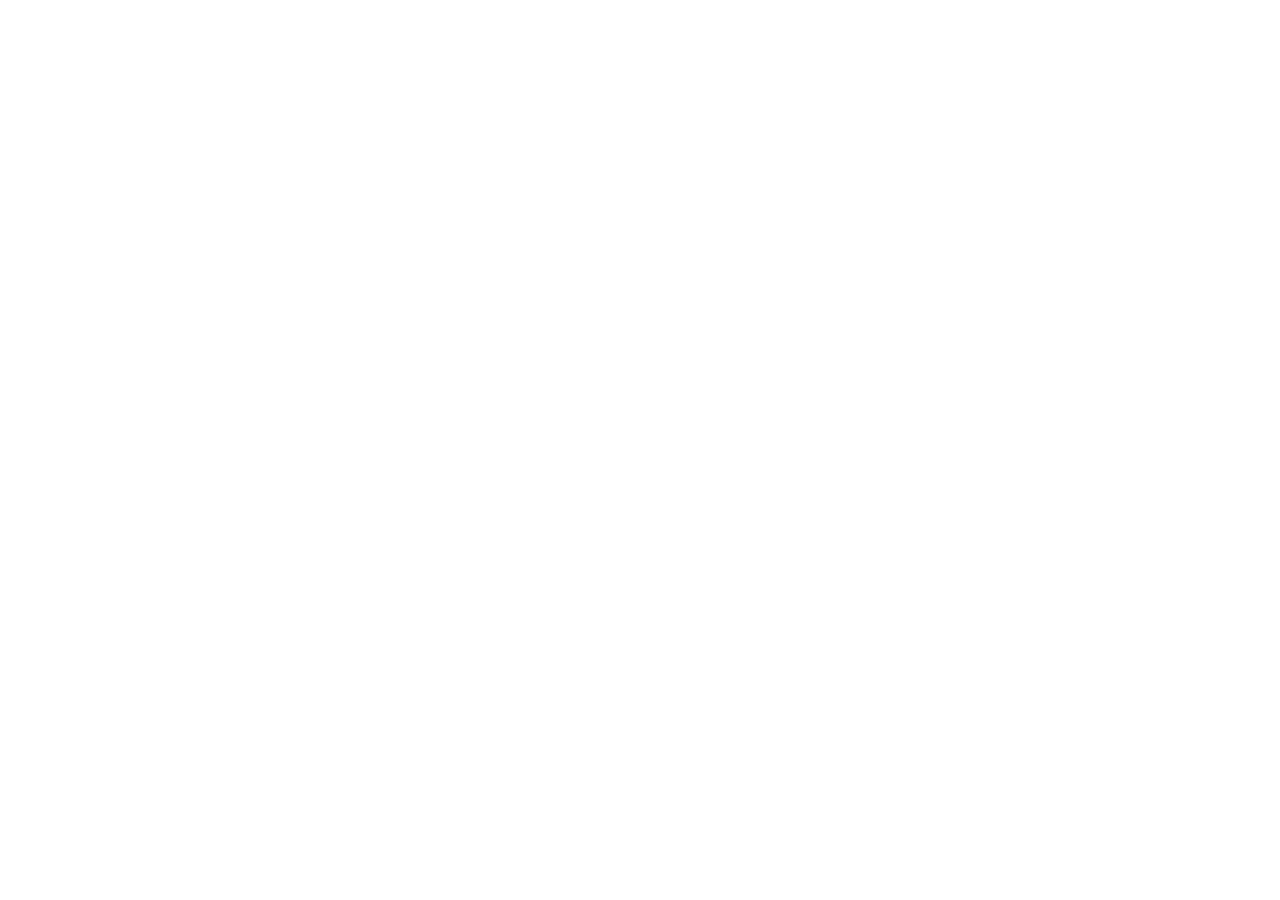
==== commit a9829154: "Unify material return links with Google catalog" ====
--- a/index.html
+++ b/index.html
@@ -1 +1 @@
-<!doctype html><html lang="ja"><head><meta charset="utf-8"><meta name="viewport" content="width=device-width,initial-scale=1"><title>教材一覧｜INNOVIA Base</title><link rel="icon" href="favicon.svg"><link rel="stylesheet" href="assets/site.css"></head><body><main class="shell"><header class="topbar"><a class="brand" href="">INNOVIA Base<span class="brand-mark">✳</span></a><a class="teacher-link" href="teacher/">先生用</a></header><section class="catalog-intro"><span class="eyebrow">新しい学びへの道</span><h1>今日は、何に挑戦する？</h1><p>教材を選んで、見つけて、考えて、試してみよう。</p></section><section class="catalog" aria-label="教材一覧"><div class="section-head"><h2>情報Ⅰの教材</h2><span id="material-count"></span></div><p id="catalog-status" class="small-note" role="status">教材の公開状態を確認しています…</p><div class="learning-grid" hidden></div></section><footer>INNOVIA Base <span>学びを、自分の手で動かそう。</span></footer></main><script src="config.js"></script><script src="assets/client.js"></script><script src="assets/catalog-shared.js"></script><script src="assets/home.js"></script></body></html>+<!doctype html><html lang="ja"><head><meta charset="utf-8"><meta name="viewport" content="width=device-width,initial-scale=1"><meta http-equiv="refresh" content="0;url=https://script.google.com/macros/s/AKfycbw6HiZw2kgHCtZUzOEe9rj3OICnMFAs2xQ7dHh4gJ-FXC8eCsT8q7mXIs5GqdSy02KIow/exec?page=catalog"><title>教材一覧｜INNOVIA Base</title></head><body><p>教材一覧へ移動します。</p><a href="https://script.google.com/macros/s/AKfycbw6HiZw2kgHCtZUzOEe9rj3OICnMFAs2xQ7dHh4gJ-FXC8eCsT8q7mXIs5GqdSy02KIow/exec?page=catalog">教材一覧を開く</a></body></html>
